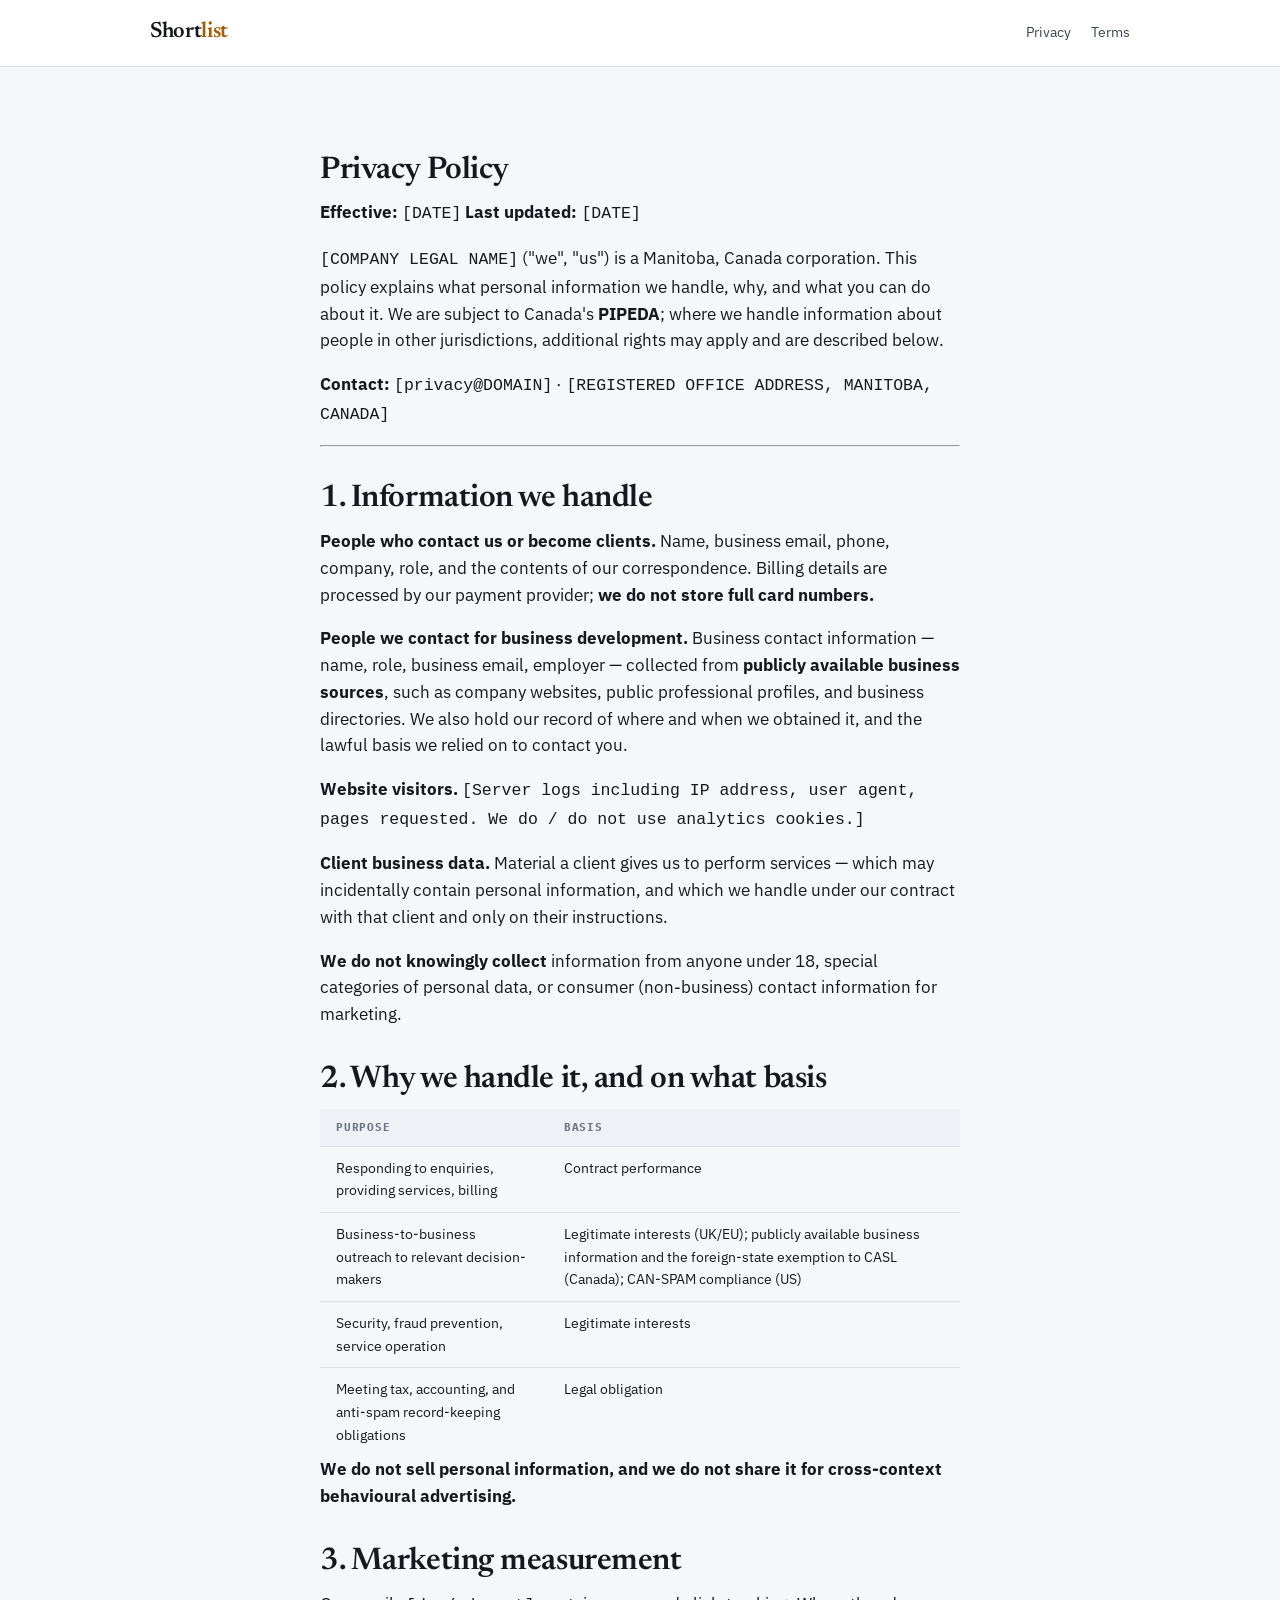
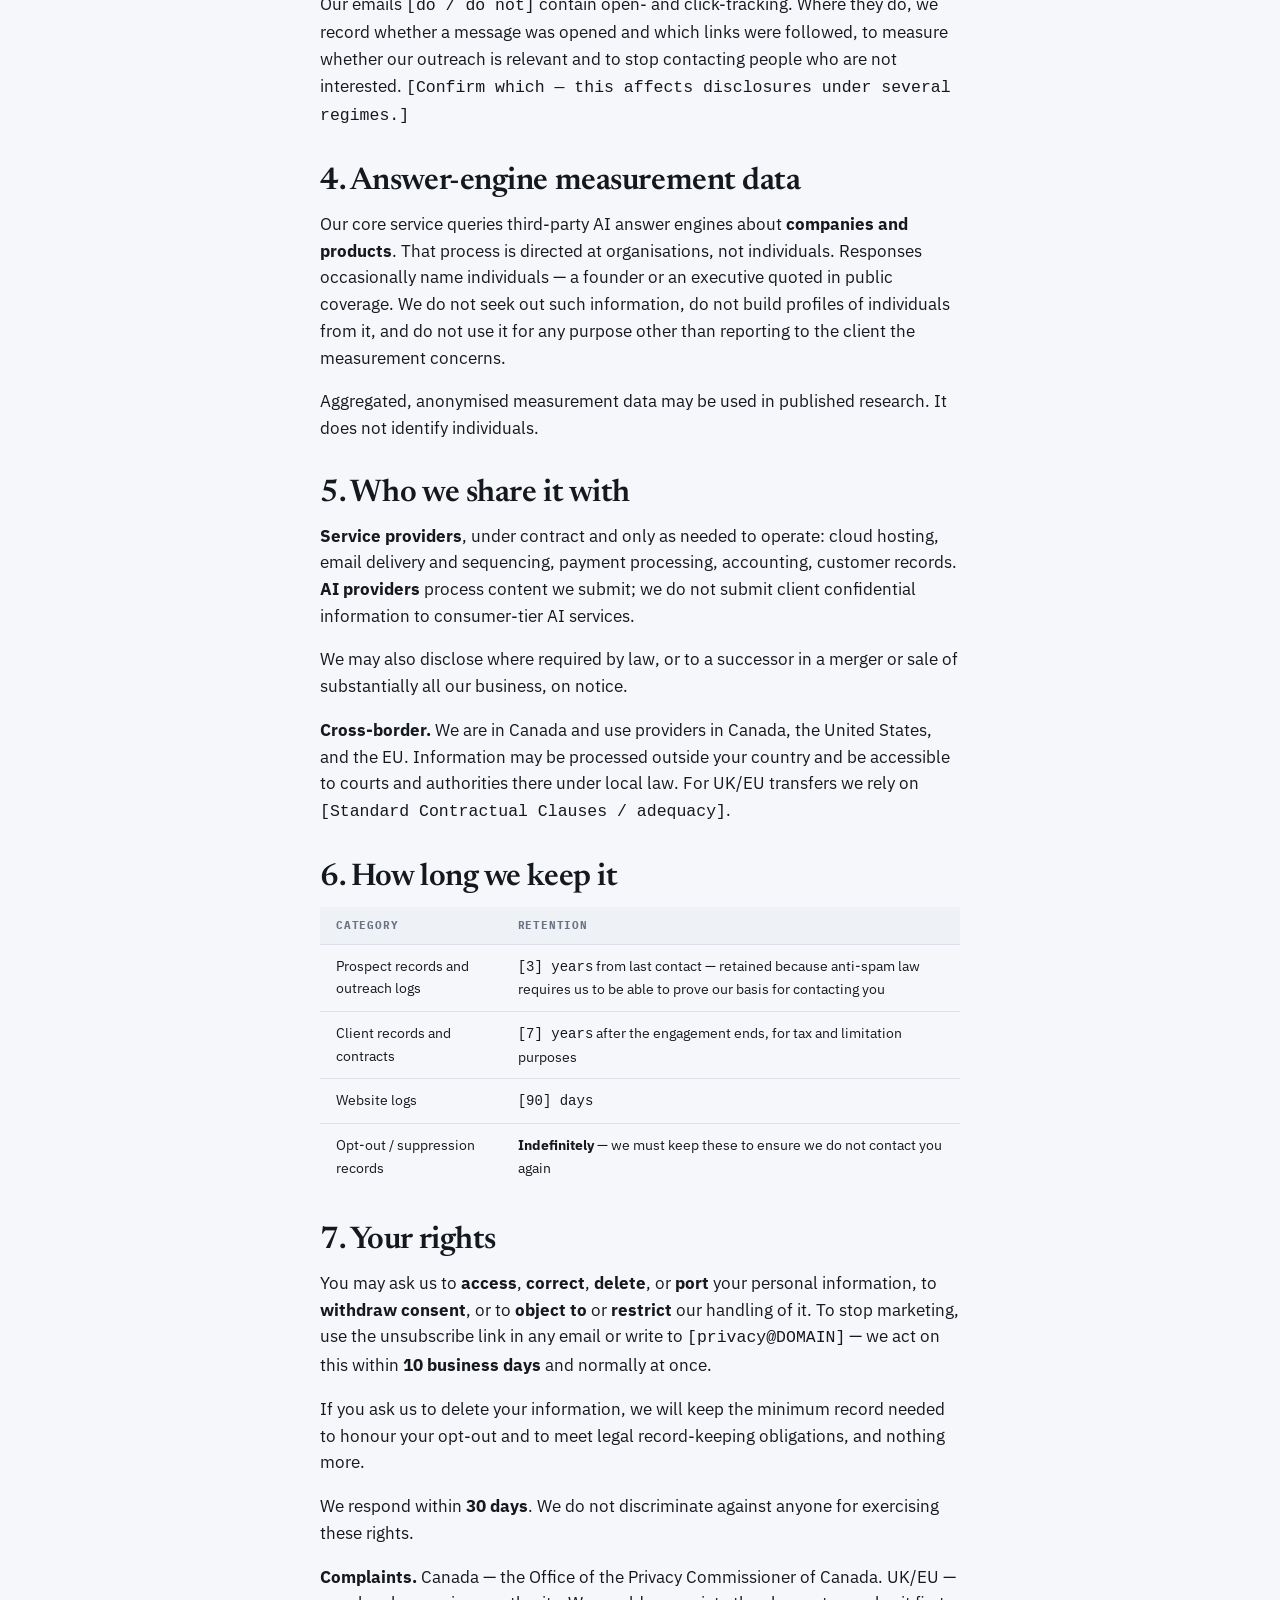
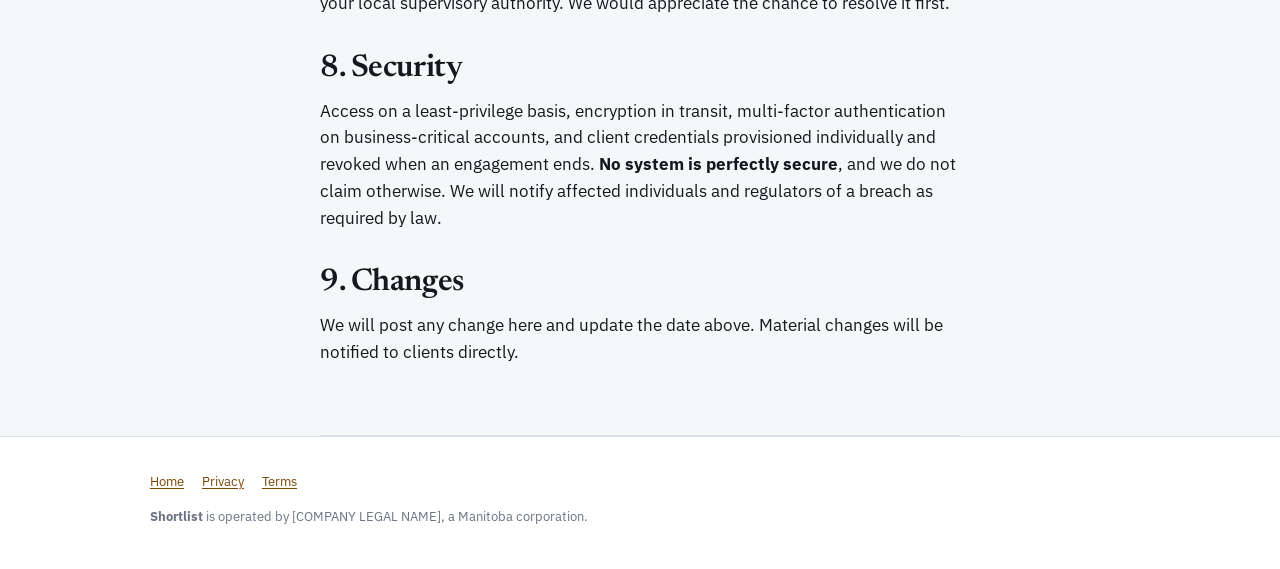
==== site/privacy.html @ 9ab52b68 "Add marketing site with generated legal pages Static site sharing one stylesheet with the scanner's " ====
<!doctype html>
<html lang="en">
<head>
<meta charset="utf-8">
<meta name="viewport" content="width=device-width, initial-scale=1">
<title>Privacy Policy — Shortlist</title>
<meta name="robots" content="noindex">
<link rel="preconnect" href="https://fonts.googleapis.com">
<link rel="preconnect" href="https://fonts.gstatic.com" crossorigin>
<link rel="stylesheet" href="https://fonts.googleapis.com/css2?family=Newsreader:opsz,wght@6..72,400;6..72,500;6..72,600&family=IBM+Plex+Mono:wght@400;500&family=IBM+Plex+Sans:wght@400;500;600&display=swap">
<link rel="stylesheet" href="styles.css">
</head>
<body>
<header class="site"><div class="wrap"><div class="bar">
  <a class="wordmark" href="/">Short<span>list</span></a>
  <nav><a href="/privacy.html">Privacy</a><a href="/terms.html">Terms</a></nav>
</div></div></header>
<div class="wrap narrow doc">
<section>
<h2>Privacy Policy</h2>
<p><strong>Effective:</strong> <code>[DATE]</code> <strong>Last updated:</strong> <code>[DATE]</code></p>
<p><code>[COMPANY LEGAL NAME]</code> ("we", "us") is a Manitoba, Canada corporation. This
policy explains what personal information we handle, why, and what you can do
about it. We are subject to Canada's <strong>PIPEDA</strong>; where we handle information
about people in other jurisdictions, additional rights may apply and are
described below.</p>
<p><strong>Contact:</strong> <code>[privacy@DOMAIN]</code> · <code>[REGISTERED OFFICE ADDRESS, MANITOBA, CANADA]</code></p>
<hr />
<h2>1. Information we handle</h2>
<p><strong>People who contact us or become clients.</strong> Name, business email, phone,
company, role, and the contents of our correspondence. Billing details are
processed by our payment provider; <strong>we do not store full card numbers.</strong></p>
<p><strong>People we contact for business development.</strong> Business contact information —
name, role, business email, employer — collected from <strong>publicly available
business sources</strong>, such as company websites, public professional profiles,
and business directories. We also hold our record of where and when we
obtained it, and the lawful basis we relied on to contact you.</p>
<p><strong>Website visitors.</strong> <code>[Server logs including IP address, user agent, pages
requested. We do / do not use analytics cookies.]</code></p>
<p><strong>Client business data.</strong> Material a client gives us to perform services —
which may incidentally contain personal information, and which we handle under
our contract with that client and only on their instructions.</p>
<p><strong>We do not knowingly collect</strong> information from anyone under 18, special
categories of personal data, or consumer (non-business) contact information
for marketing.</p>
<h2>2. Why we handle it, and on what basis</h2>
<table>
<thead>
<tr>
<th>Purpose</th>
<th>Basis</th>
</tr>
</thead>
<tbody>
<tr>
<td>Responding to enquiries, providing services, billing</td>
<td>Contract performance</td>
</tr>
<tr>
<td>Business-to-business outreach to relevant decision-makers</td>
<td>Legitimate interests (UK/EU); publicly available business information and the foreign-state exemption to CASL (Canada); CAN-SPAM compliance (US)</td>
</tr>
<tr>
<td>Security, fraud prevention, service operation</td>
<td>Legitimate interests</td>
</tr>
<tr>
<td>Meeting tax, accounting, and anti-spam record-keeping obligations</td>
<td>Legal obligation</td>
</tr>
</tbody>
</table>
<p><strong>We do not sell personal information, and we do not share it for
cross-context behavioural advertising.</strong></p>
<h2>3. Marketing measurement</h2>
<p>Our emails <code>[do / do not]</code> contain open- and click-tracking. Where they do, we
record whether a message was opened and which links were followed, to measure
whether our outreach is relevant and to stop contacting people who are not
interested. <code>[Confirm which — this affects disclosures under several regimes.]</code></p>
<h2>4. Answer-engine measurement data</h2>
<p>Our core service queries third-party AI answer engines about <strong>companies and
products</strong>. That process is directed at organisations, not individuals.
Responses occasionally name individuals — a founder or an executive quoted in
public coverage. We do not seek out such information, do not build profiles of
individuals from it, and do not use it for any purpose other than reporting to
the client the measurement concerns.</p>
<p>Aggregated, anonymised measurement data may be used in published research. It
does not identify individuals.</p>
<h2>5. Who we share it with</h2>
<p><strong>Service providers</strong>, under contract and only as needed to operate: cloud
hosting, email delivery and sequencing, payment processing, accounting,
customer records. <strong>AI providers</strong> process content we submit; we do not submit
client confidential information to consumer-tier AI services.</p>
<p>We may also disclose where required by law, or to a successor in a merger or
sale of substantially all our business, on notice.</p>
<p><strong>Cross-border.</strong> We are in Canada and use providers in Canada, the United
States, and the EU. Information may be processed outside your country and be
accessible to courts and authorities there under local law. For UK/EU
transfers we rely on <code>[Standard Contractual Clauses / adequacy]</code>.</p>
<h2>6. How long we keep it</h2>
<table>
<thead>
<tr>
<th>Category</th>
<th>Retention</th>
</tr>
</thead>
<tbody>
<tr>
<td>Prospect records and outreach logs</td>
<td><code>[3] years</code> from last contact — retained because anti-spam law requires us to be able to prove our basis for contacting you</td>
</tr>
<tr>
<td>Client records and contracts</td>
<td><code>[7] years</code> after the engagement ends, for tax and limitation purposes</td>
</tr>
<tr>
<td>Website logs</td>
<td><code>[90] days</code></td>
</tr>
<tr>
<td>Opt-out / suppression records</td>
<td><strong>Indefinitely</strong> — we must keep these to ensure we do not contact you again</td>
</tr>
</tbody>
</table>
<h2>7. Your rights</h2>
<p>You may ask us to <strong>access</strong>, <strong>correct</strong>, <strong>delete</strong>, or <strong>port</strong> your
personal information, to <strong>withdraw consent</strong>, or to <strong>object to</strong> or
<strong>restrict</strong> our handling of it. To stop marketing, use the unsubscribe link
in any email or write to <code>[privacy@DOMAIN]</code> — we act on this within <strong>10
business days</strong> and normally at once.</p>
<p>If you ask us to delete your information, we will keep the minimum record
needed to honour your opt-out and to meet legal record-keeping obligations,
and nothing more.</p>
<p>We respond within <strong>30 days</strong>. We do not discriminate against anyone for
exercising these rights.</p>
<p><strong>Complaints.</strong> Canada — the Office of the Privacy Commissioner of Canada.
UK/EU — your local supervisory authority. We would appreciate the chance to
resolve it first.</p>
<h2>8. Security</h2>
<p>Access on a least-privilege basis, encryption in transit, multi-factor
authentication on business-critical accounts, and client credentials
provisioned individually and revoked when an engagement ends. <strong>No system is
perfectly secure</strong>, and we do not claim otherwise. We will notify affected
individuals and regulators of a breach as required by law.</p>
<h2>9. Changes</h2>
<p>We will post any change here and update the date above. Material changes will
be notified to clients directly.</p>
</section>
</div>
<footer class="site"><div class="wrap">
  <nav><a href="/">Home</a><a href="/privacy.html">Privacy</a><a href="/terms.html">Terms</a></nav>
  <p><strong>Shortlist</strong> is operated by [COMPANY LEGAL NAME], a Manitoba corporation.</p>
</div></footer>
</body>
</html>
---- site/styles.css ----
/* Shortlist — site styles.
   One stylesheet shared by every page so the site, the client report, and the
   plan document read as one system. */
:root{
  --paper:#F6F7FA;--surface:#FFF;--surface-2:#EEF1F6;
  --ink:#15181E;--ink-mid:#3E4552;--ink-soft:#6B7383;
  --rule:#DCE0E9;--rule-strong:#BFC6D4;
  --signal:#A25E05;--signal-ink:#7A4704;--signal-wash:#F6E9D4;
  --good:#1D6B4C;--crit:#9E2A2E;
}
@media (prefers-color-scheme:dark){:root{
  --paper:#0E1116;--surface:#161A21;--surface-2:#1D222B;
  --ink:#E9EBF0;--ink-mid:#B6BCC9;--ink-soft:#8A92A1;
  --rule:#262C36;--rule-strong:#39414E;
  --signal:#E5A144;--signal-ink:#F0BE7C;--signal-wash:#2E2413;
  --good:#5CBF92;--crit:#E0797C;
}}
*{box-sizing:border-box}
body{margin:0;background:var(--paper);color:var(--ink);
  font-family:"IBM Plex Sans",system-ui,-apple-system,"Segoe UI",sans-serif;
  font-size:16.5px;line-height:1.62;-webkit-font-smoothing:antialiased}
.wrap{max-width:1060px;margin:0 auto;padding:0 clamp(18px,4vw,40px)}
.narrow{max-width:720px}
a{color:var(--signal-ink);text-decoration:underline;text-underline-offset:2px}
:focus-visible{outline:2px solid var(--signal);outline-offset:2px}

header.site{border-bottom:1px solid var(--rule);background:var(--surface);position:sticky;top:0;z-index:10}
.bar{display:flex;align-items:center;gap:22px;padding:15px 0}
.wordmark{font-family:"Newsreader",Georgia,serif;font-size:22px;font-weight:600;
  letter-spacing:-.015em;margin:0;text-decoration:none;color:var(--ink)}
.wordmark span{color:var(--signal)}
.bar nav{margin-left:auto;display:flex;gap:20px;font-size:14px}
.bar nav a{color:var(--ink-mid);text-decoration:none}
.bar nav a:hover{color:var(--signal-ink)}

h1{font-family:"Newsreader",Georgia,serif;font-weight:500;
  font-size:clamp(2.1rem,5.2vw,3.6rem);line-height:1.07;letter-spacing:-.022em;
  margin:0 0 22px;max-width:18ch;text-wrap:balance}
h1 em{font-style:italic;color:var(--signal)}
h2{font-family:"Newsreader",Georgia,serif;font-weight:600;
  font-size:clamp(1.45rem,3vw,1.95rem);line-height:1.18;letter-spacing:-.014em;
  margin:0 0 10px;text-wrap:balance}
h3{font-size:.82rem;font-weight:600;letter-spacing:.075em;text-transform:uppercase;
  color:var(--ink-mid);margin:30px 0 12px}
p{max-width:66ch;margin:0 0 17px}
.eyebrow{font-family:"IBM Plex Mono",monospace;font-size:11.5px;font-weight:500;
  letter-spacing:.13em;text-transform:uppercase;color:var(--signal);margin:0 0 18px}
.lede{font-size:1.13rem;line-height:1.56;color:var(--ink-mid);max-width:62ch}
.lede strong{color:var(--ink);font-weight:600}
.dek{color:var(--ink-soft);font-size:.96rem;margin:0 0 24px;max-width:60ch}

section{padding:52px 0;border-bottom:1px solid var(--rule)}
.hero{padding:64px 0 56px}

.btn{display:inline-block;background:var(--signal);color:#fff;text-decoration:none;
  font-weight:600;font-size:15px;padding:13px 26px;border:1px solid var(--signal)}
.btn:hover{background:var(--signal-ink);border-color:var(--signal-ink)}
.btn.ghost{background:transparent;color:var(--signal-ink);border-color:var(--rule-strong)}
.btn.ghost:hover{background:var(--surface-2);color:var(--signal-ink)}
.actions{display:flex;flex-wrap:wrap;gap:12px;margin-top:28px;align-items:center}
.actions .fine{font-size:13px;color:var(--ink-soft);margin:0}

.stats{display:grid;grid-template-columns:repeat(auto-fit,minmax(158px,1fr));gap:1px;
  background:var(--rule);border:1px solid var(--rule);margin:34px 0 0}
.stat{background:var(--surface);padding:18px}
.stat .n{font-family:"IBM Plex Mono",monospace;font-size:1.7rem;font-weight:500;
  color:var(--signal);line-height:1.05;font-variant-numeric:tabular-nums;display:block}
.stat .l{font-size:12.5px;color:var(--ink-soft);margin-top:7px;display:block;line-height:1.42}

.sov{margin:0;padding:22px 24px;background:var(--surface);border:1px solid var(--rule);
  border-left:3px solid var(--signal)}
.sov-q{font-family:"IBM Plex Mono",monospace;font-size:12.5px;color:var(--ink-soft);
  margin:0 0 18px;line-height:1.5}
.sov-q span{color:var(--ink)}
.row{display:grid;grid-template-columns:minmax(88px,140px) 1fr minmax(62px,auto);
  align-items:center;gap:14px;margin-bottom:11px}
.row:last-child{margin-bottom:0}
.nm{font-size:13.5px;color:var(--ink-mid);font-weight:500}
.nm.you{color:var(--signal-ink);font-weight:600}
.track{height:9px;background:var(--surface-2);position:relative;overflow:hidden}
.fill{position:absolute;inset:0 auto 0 0;background:var(--rule-strong)}
.fill.you{background:var(--signal)}
.val{font-family:"IBM Plex Mono",monospace;font-size:12.5px;
  font-variant-numeric:tabular-nums;color:var(--ink-mid);text-align:right}
.cap{margin:16px 0 0;font-size:12.5px;color:var(--ink-soft);line-height:1.5}

.tiers{display:grid;gap:1px;background:var(--rule);border:1px solid var(--rule)}
@media(min-width:820px){.tiers{grid-template-columns:repeat(3,1fr)}}
.tier{background:var(--surface);padding:22px 22px 24px;display:flex;flex-direction:column}
.tier.feature{background:var(--signal-wash)}
.tier h4{margin:0 0 4px;font-size:1.02rem;font-weight:600}
.tier .price{font-family:"IBM Plex Mono",monospace;font-size:1.35rem;color:var(--signal-ink);
  margin:0 0 12px;font-variant-numeric:tabular-nums}
.tier .price small{font-size:.62em;color:var(--ink-soft)}
.tier ul{margin:0;padding-left:18px;font-size:14px;color:var(--ink-mid);line-height:1.62}
.tier li{margin-bottom:5px}
.tier .who{font-size:12.5px;color:var(--ink-soft);margin:14px 0 0;padding-top:12px;
  border-top:1px solid var(--rule)}

.scroll{overflow-x:auto;border:1px solid var(--rule);background:var(--surface);margin:0 0 22px}
table{border-collapse:collapse;width:100%;min-width:520px;font-size:14px}
th,td{padding:10px 16px;text-align:left;border-bottom:1px solid var(--rule);vertical-align:top}
thead th{font-family:"IBM Plex Mono",monospace;font-size:10.5px;letter-spacing:.075em;
  text-transform:uppercase;color:var(--ink-soft);background:var(--surface-2);white-space:nowrap}
tbody tr:last-child td{border-bottom:0}

.note{background:var(--surface);border:1px solid var(--rule);border-left:3px solid var(--signal);
  padding:19px 22px;margin:0 0 22px}
.note p{margin:0;max-width:64ch}.note p+p{margin-top:12px}
.note .tag{font-family:"IBM Plex Mono",monospace;font-size:10.5px;letter-spacing:.11em;
  text-transform:uppercase;color:var(--signal);display:block;margin-bottom:9px}

footer.site{background:var(--surface);border-top:1px solid var(--rule);padding:34px 0 46px}
footer.site p{font-size:13px;color:var(--ink-soft);max-width:70ch;margin:0 0 10px}
footer.site nav{display:flex;gap:18px;font-size:13px;margin-bottom:14px;flex-wrap:wrap}

.doc h2{margin-top:34px}
.doc ul,.doc ol{max-width:66ch}
.doc blockquote{border-left:3px solid var(--signal);background:var(--surface);
  margin:0 0 20px;padding:16px 20px;color:var(--ink-mid)}
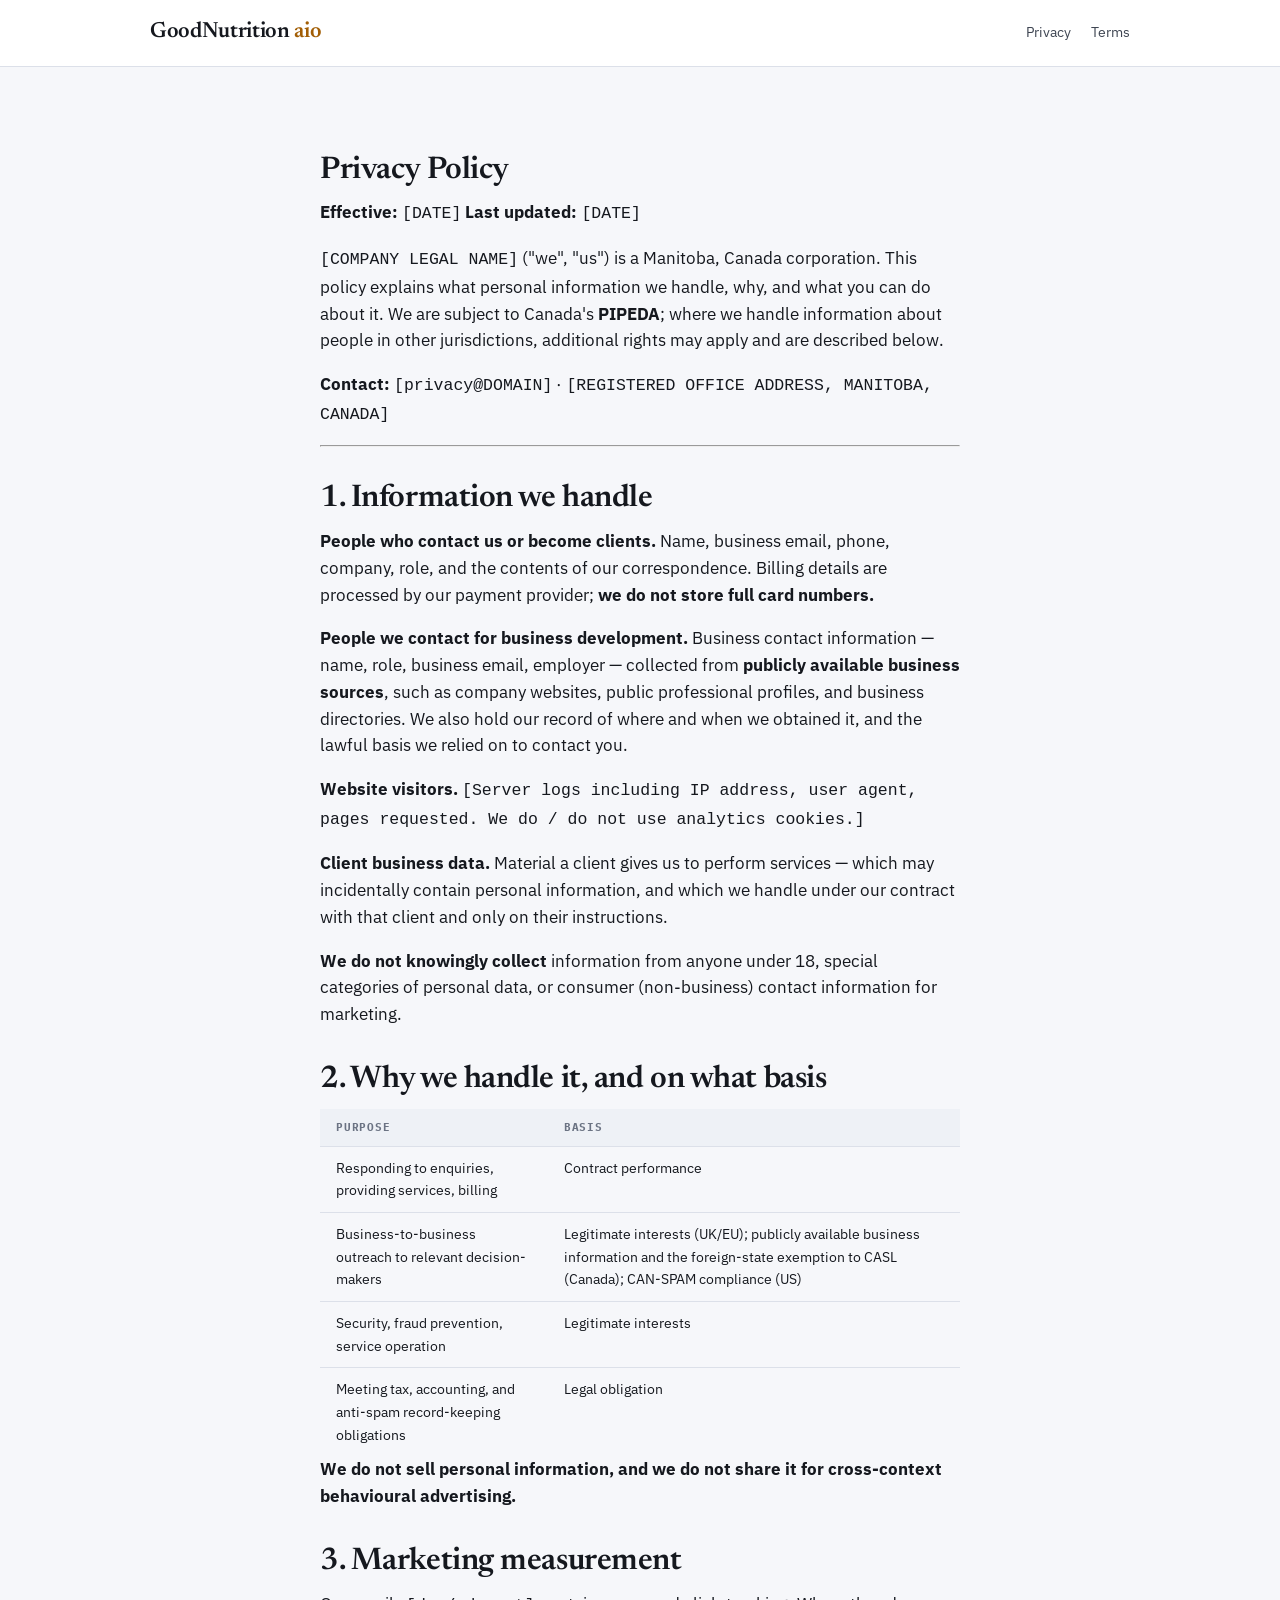
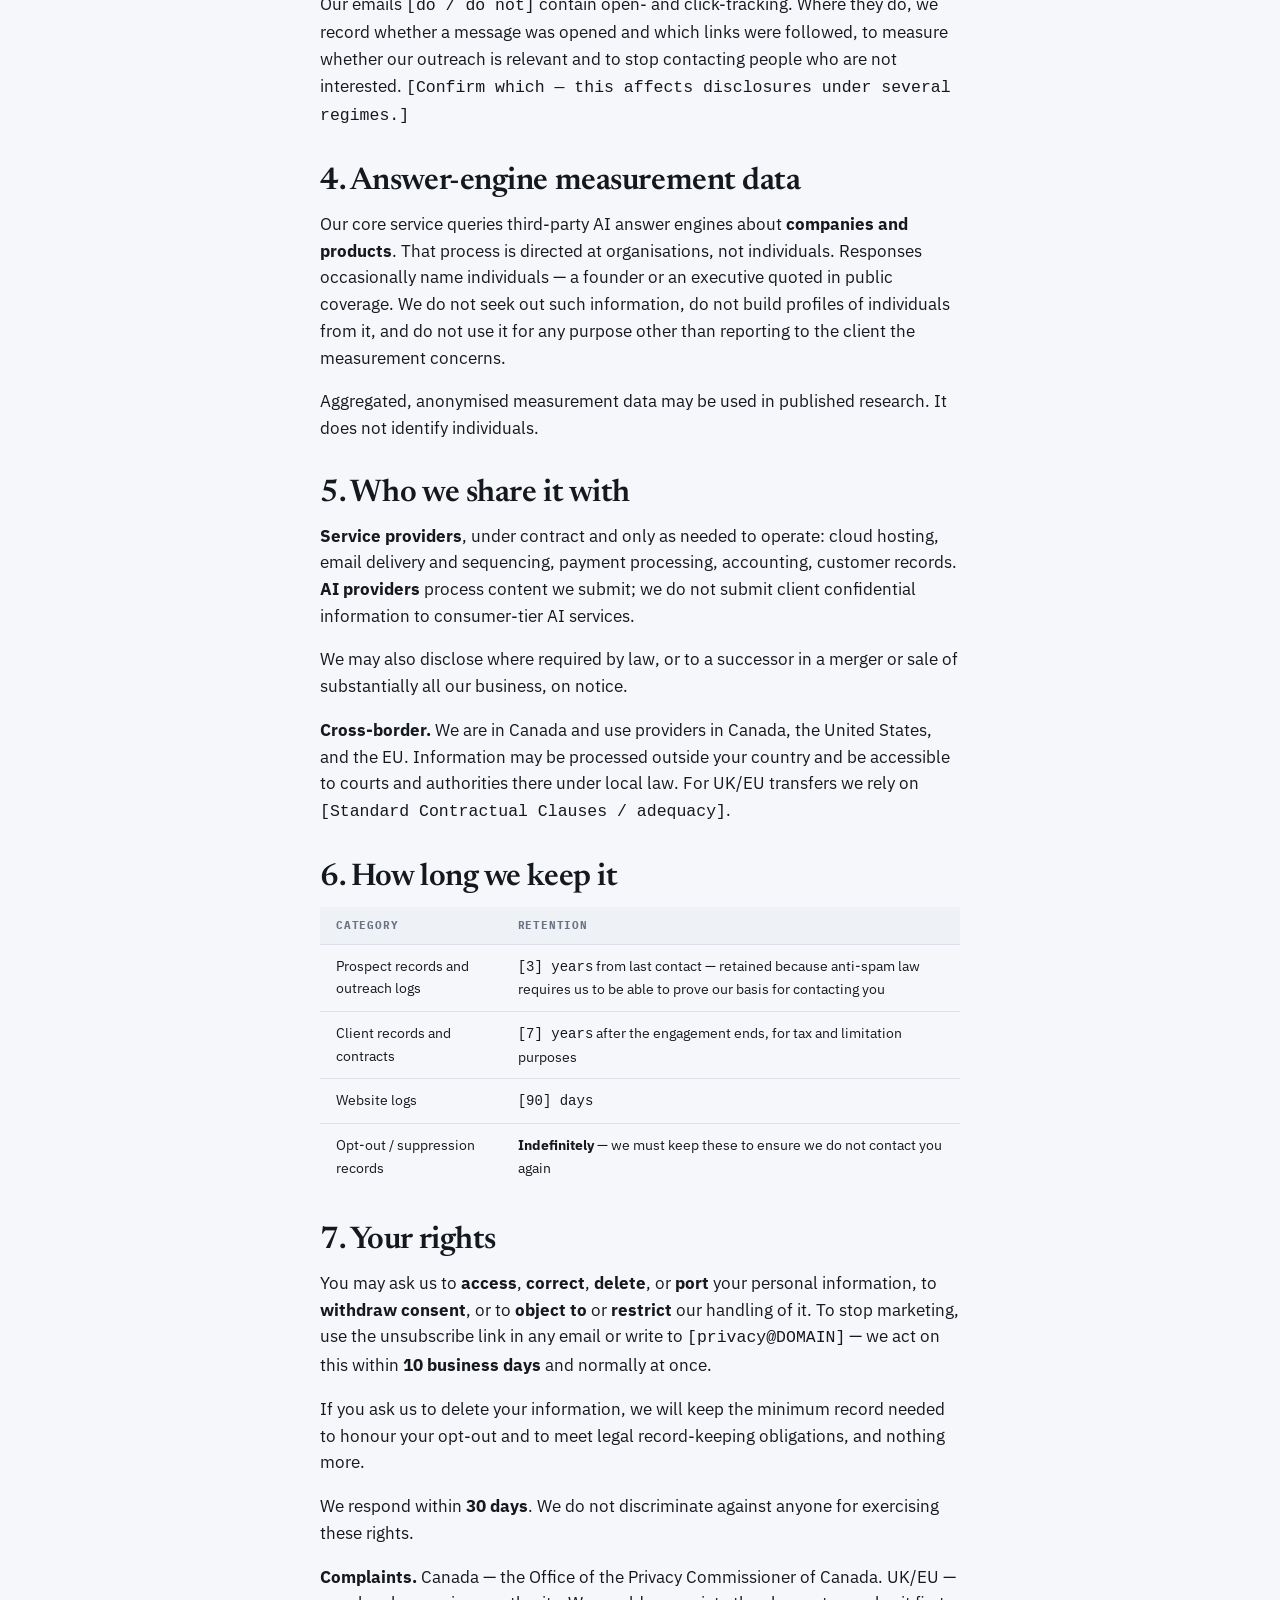
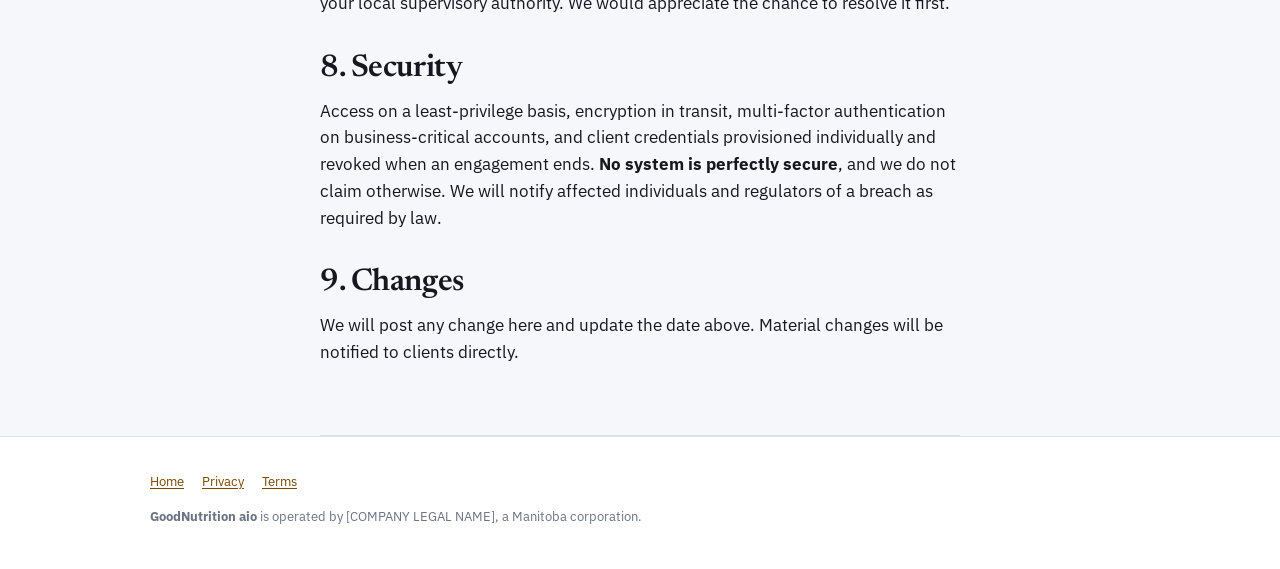
==== commit 2538ee1b: "Rename to GoodNutrition aio, and keep the brand out of cold inboxes Trading name is now GoodNutritio" ====
--- a/site/privacy.html
+++ b/site/privacy.html
@@ -3,7 +3,7 @@
 <head>
 <meta charset="utf-8">
 <meta name="viewport" content="width=device-width, initial-scale=1">
-<title>Privacy Policy — Shortlist</title>
+<title>Privacy Policy — GoodNutrition aio</title>
 <meta name="robots" content="noindex">
 <link rel="preconnect" href="https://fonts.googleapis.com">
 <link rel="preconnect" href="https://fonts.gstatic.com" crossorigin>
@@ -12,7 +12,7 @@
 </head>
 <body>
 <header class="site"><div class="wrap"><div class="bar">
-  <a class="wordmark" href="/">Short<span>list</span></a>
+  <a class="wordmark" href="/">GoodNutrition <span>aio</span></a>
   <nav><a href="/privacy.html">Privacy</a><a href="/terms.html">Terms</a></nav>
 </div></div></header>
 <div class="wrap narrow doc">
@@ -151,7 +151,7 @@
 </div>
 <footer class="site"><div class="wrap">
   <nav><a href="/">Home</a><a href="/privacy.html">Privacy</a><a href="/terms.html">Terms</a></nav>
-  <p><strong>Shortlist</strong> is operated by [COMPANY LEGAL NAME], a Manitoba corporation.</p>
+  <p><strong>GoodNutrition aio</strong> is operated by [COMPANY LEGAL NAME], a Manitoba corporation.</p>
 </div></footer>
 </body>
 </html>
--- a/site/styles.css
+++ b/site/styles.css
@@ -1,4 +1,4 @@
-/* Shortlist — site styles.
+/* GoodNutrition aio — site styles.
    One stylesheet shared by every page so the site, the client report, and the
    plan document read as one system. */
 :root{
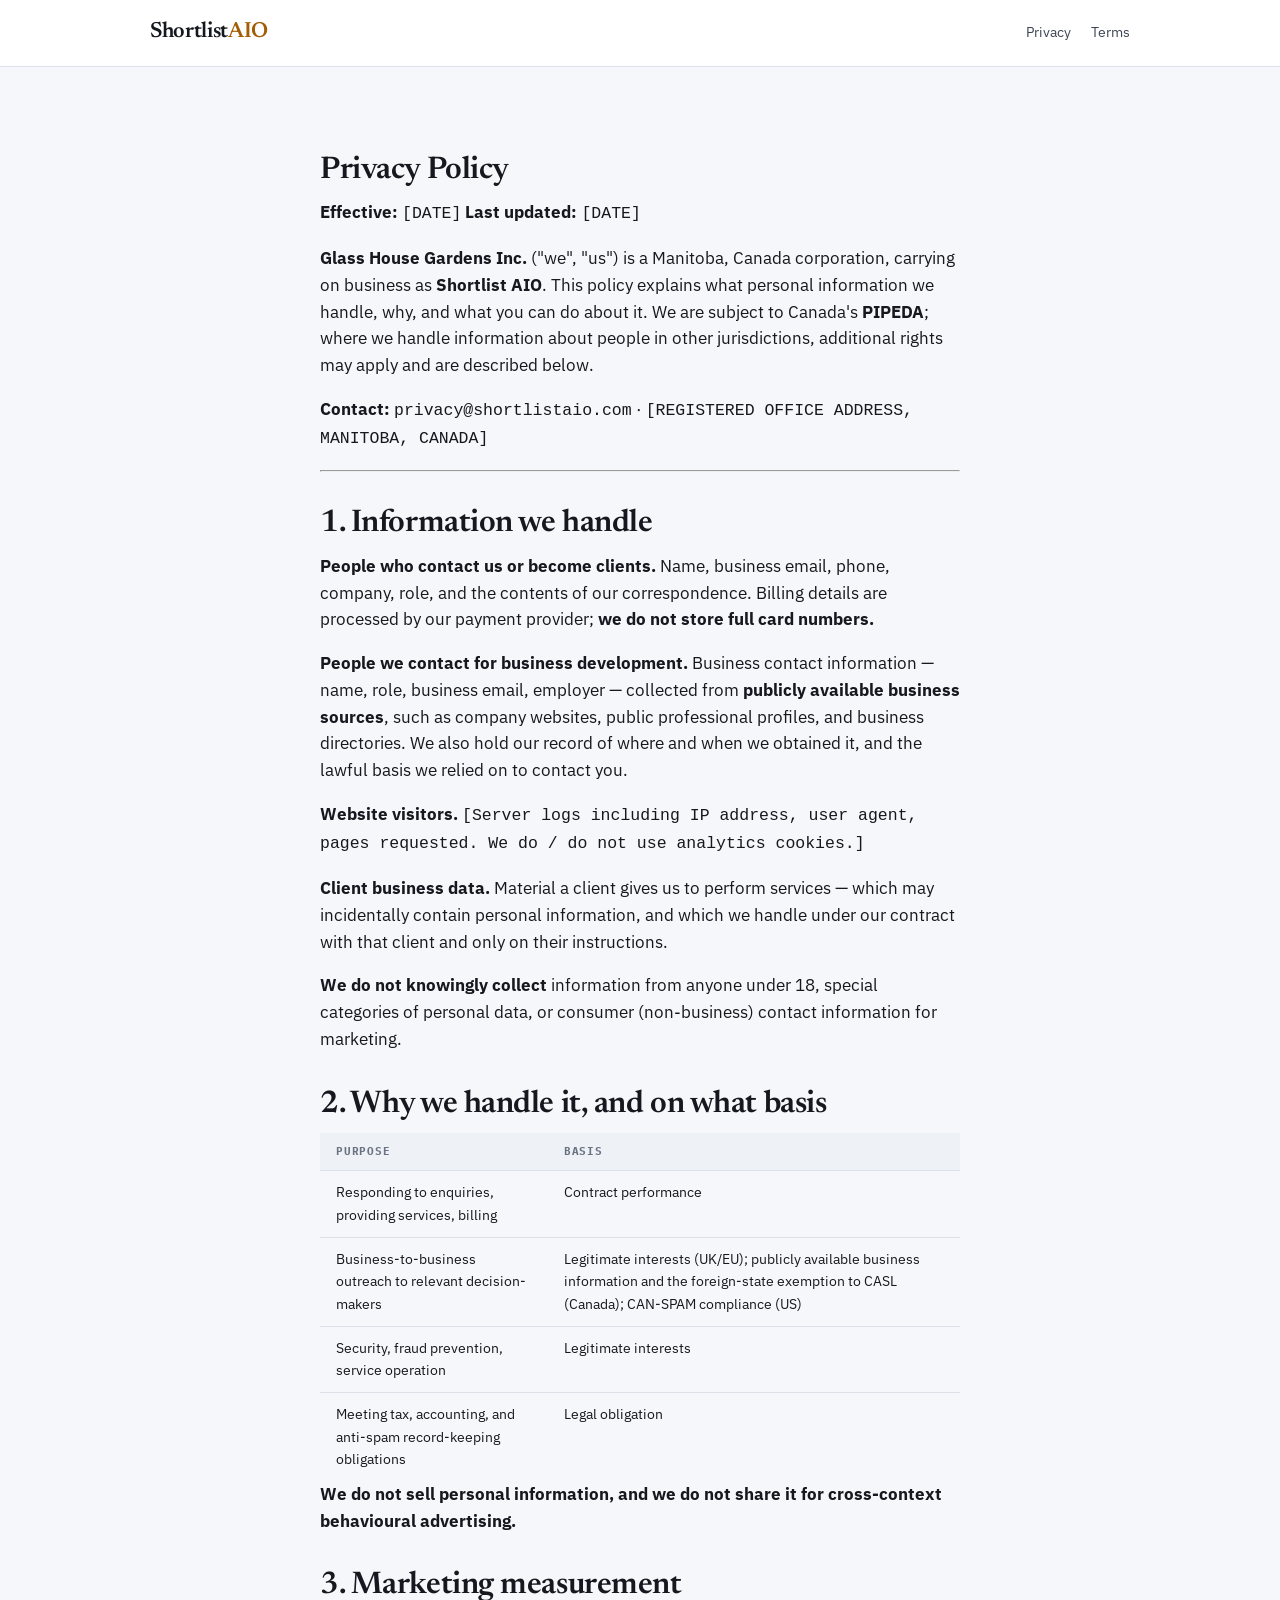
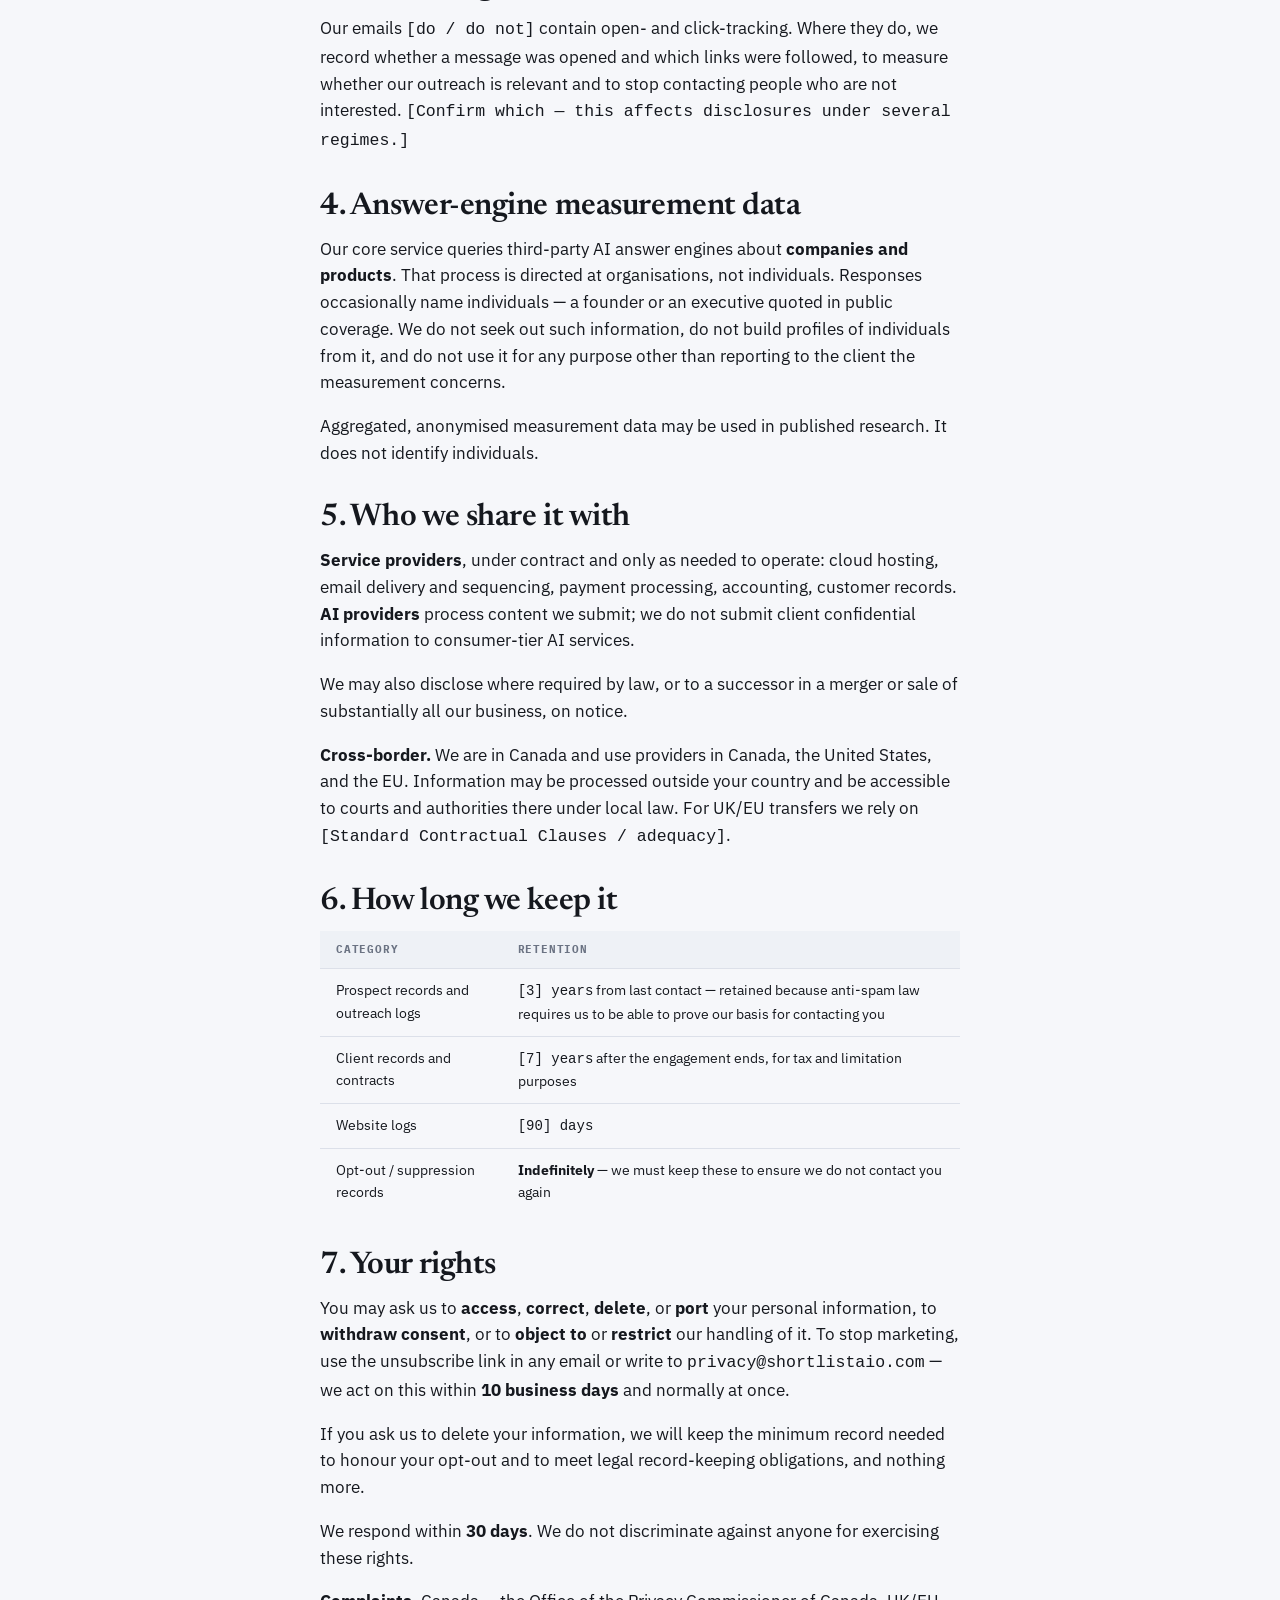
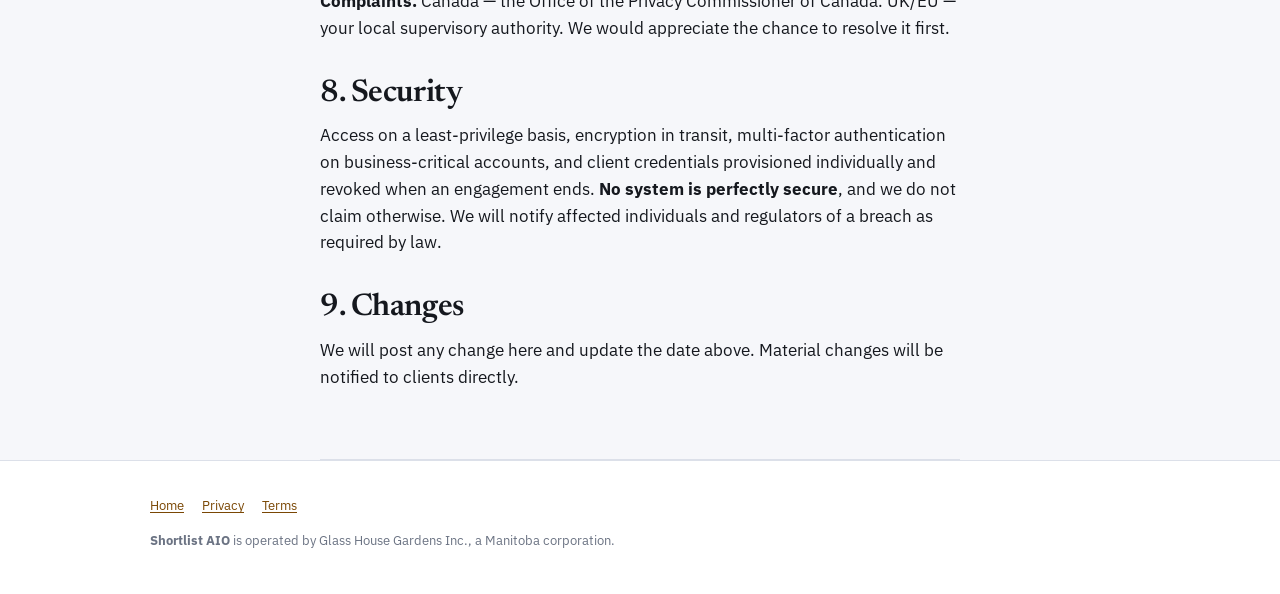
==== commit b0b7a4d1: "Rename to Shortlist AIO under Glass House Gardens Inc. Trading name settles as Shortlist AIO on shor" ====
--- a/site/privacy.html
+++ b/site/privacy.html
@@ -3,7 +3,7 @@
 <head>
 <meta charset="utf-8">
 <meta name="viewport" content="width=device-width, initial-scale=1">
-<title>Privacy Policy — GoodNutrition aio</title>
+<title>Privacy Policy — Shortlist AIO</title>
 <meta name="robots" content="noindex">
 <link rel="preconnect" href="https://fonts.googleapis.com">
 <link rel="preconnect" href="https://fonts.gstatic.com" crossorigin>
@@ -12,19 +12,19 @@
 </head>
 <body>
 <header class="site"><div class="wrap"><div class="bar">
-  <a class="wordmark" href="/">GoodNutrition <span>aio</span></a>
+  <a class="wordmark" href="/">Shortlist<span>AIO</span></a>
   <nav><a href="/privacy.html">Privacy</a><a href="/terms.html">Terms</a></nav>
 </div></div></header>
 <div class="wrap narrow doc">
 <section>
 <h2>Privacy Policy</h2>
 <p><strong>Effective:</strong> <code>[DATE]</code> <strong>Last updated:</strong> <code>[DATE]</code></p>
-<p><code>[COMPANY LEGAL NAME]</code> ("we", "us") is a Manitoba, Canada corporation. This
+<p><strong>Glass House Gardens Inc.</strong> ("we", "us") is a Manitoba, Canada corporation, carrying on business as <strong>Shortlist AIO</strong>. This
 policy explains what personal information we handle, why, and what you can do
 about it. We are subject to Canada's <strong>PIPEDA</strong>; where we handle information
 about people in other jurisdictions, additional rights may apply and are
 described below.</p>
-<p><strong>Contact:</strong> <code>[privacy@DOMAIN]</code> · <code>[REGISTERED OFFICE ADDRESS, MANITOBA, CANADA]</code></p>
+<p><strong>Contact:</strong> <code>privacy@shortlistaio.com</code> · <code>[REGISTERED OFFICE ADDRESS, MANITOBA, CANADA]</code></p>
 <hr />
 <h2>1. Information we handle</h2>
 <p><strong>People who contact us or become clients.</strong> Name, business email, phone,
@@ -128,7 +128,7 @@
 <p>You may ask us to <strong>access</strong>, <strong>correct</strong>, <strong>delete</strong>, or <strong>port</strong> your
 personal information, to <strong>withdraw consent</strong>, or to <strong>object to</strong> or
 <strong>restrict</strong> our handling of it. To stop marketing, use the unsubscribe link
-in any email or write to <code>[privacy@DOMAIN]</code> — we act on this within <strong>10
+in any email or write to <code>privacy@shortlistaio.com</code> — we act on this within <strong>10
 business days</strong> and normally at once.</p>
 <p>If you ask us to delete your information, we will keep the minimum record
 needed to honour your opt-out and to meet legal record-keeping obligations,
@@ -151,7 +151,7 @@
 </div>
 <footer class="site"><div class="wrap">
   <nav><a href="/">Home</a><a href="/privacy.html">Privacy</a><a href="/terms.html">Terms</a></nav>
-  <p><strong>GoodNutrition aio</strong> is operated by [COMPANY LEGAL NAME], a Manitoba corporation.</p>
+  <p><strong>Shortlist AIO</strong> is operated by Glass House Gardens Inc., a Manitoba corporation.</p>
 </div></footer>
 </body>
 </html>
--- a/site/styles.css
+++ b/site/styles.css
@@ -1,4 +1,4 @@
-/* GoodNutrition aio — site styles.
+/* Shortlist AIO — site styles.
    One stylesheet shared by every page so the site, the client report, and the
    plan document read as one system. */
 :root{
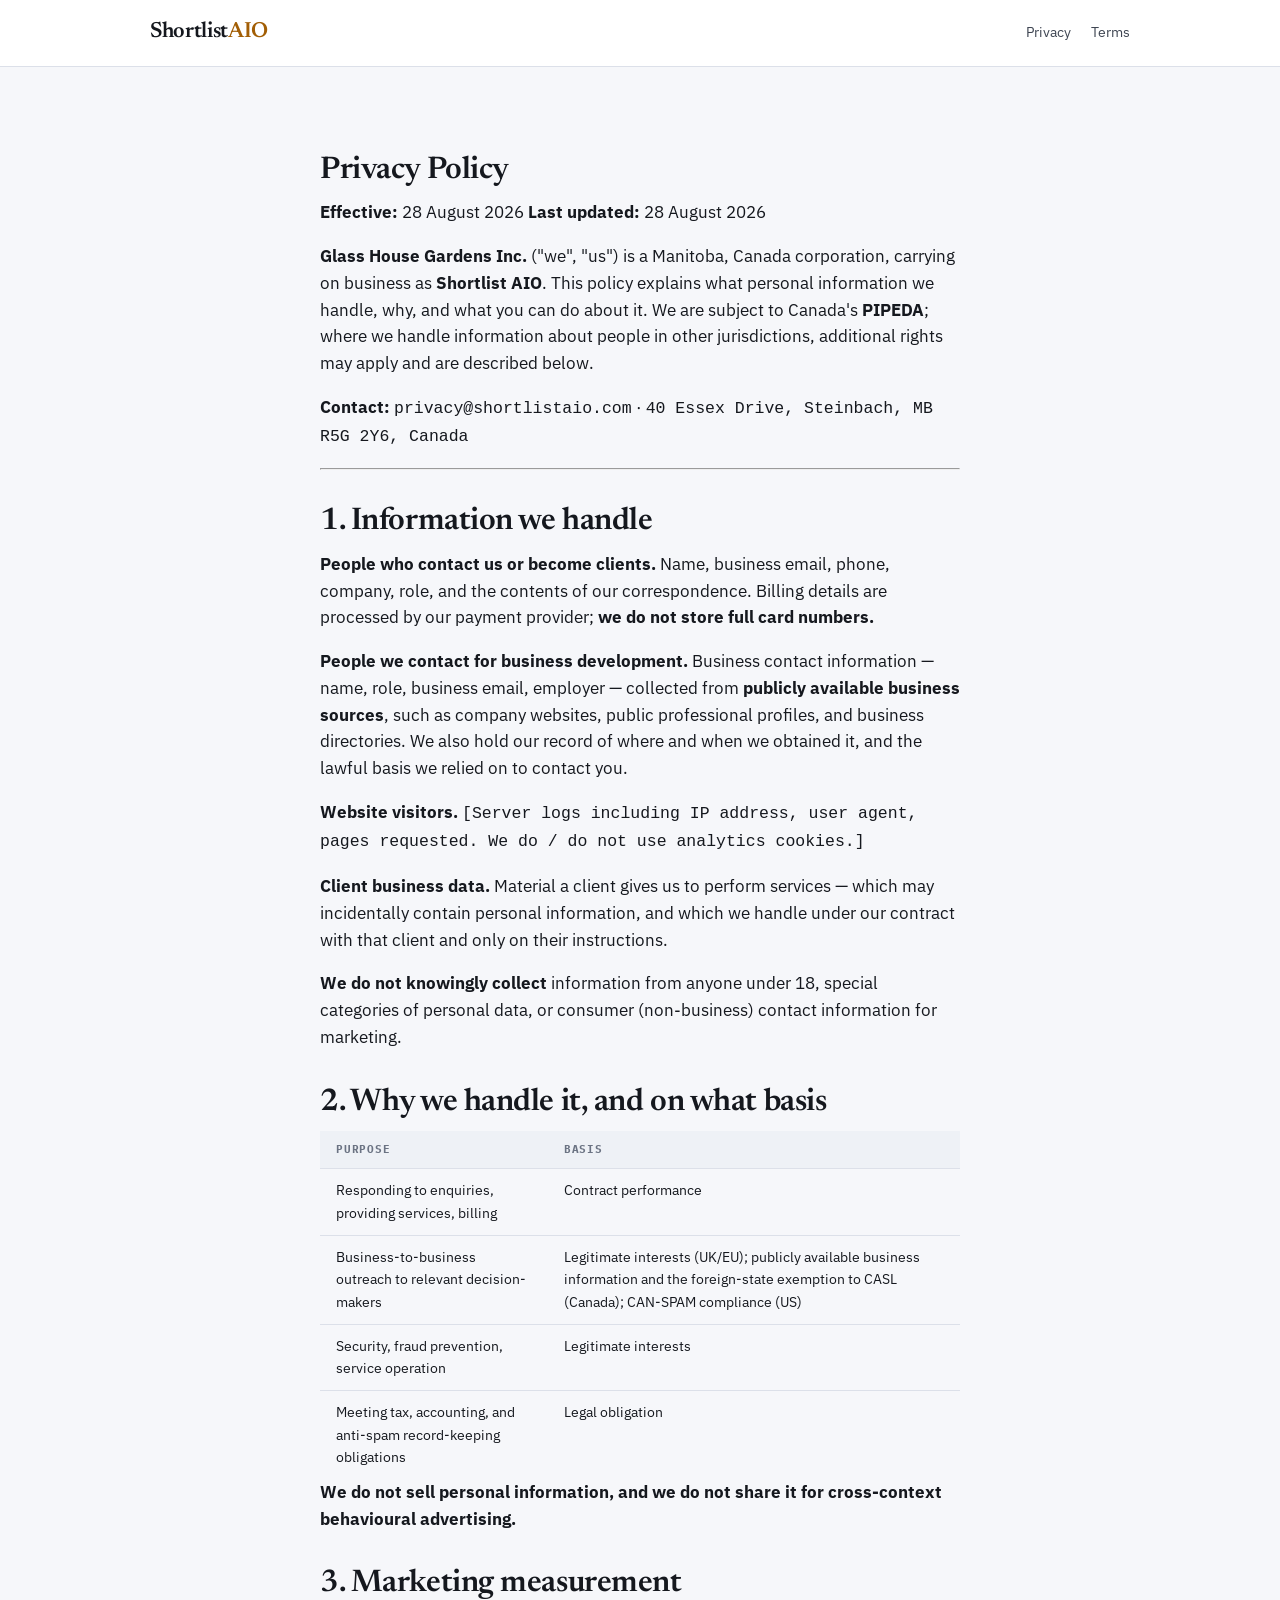
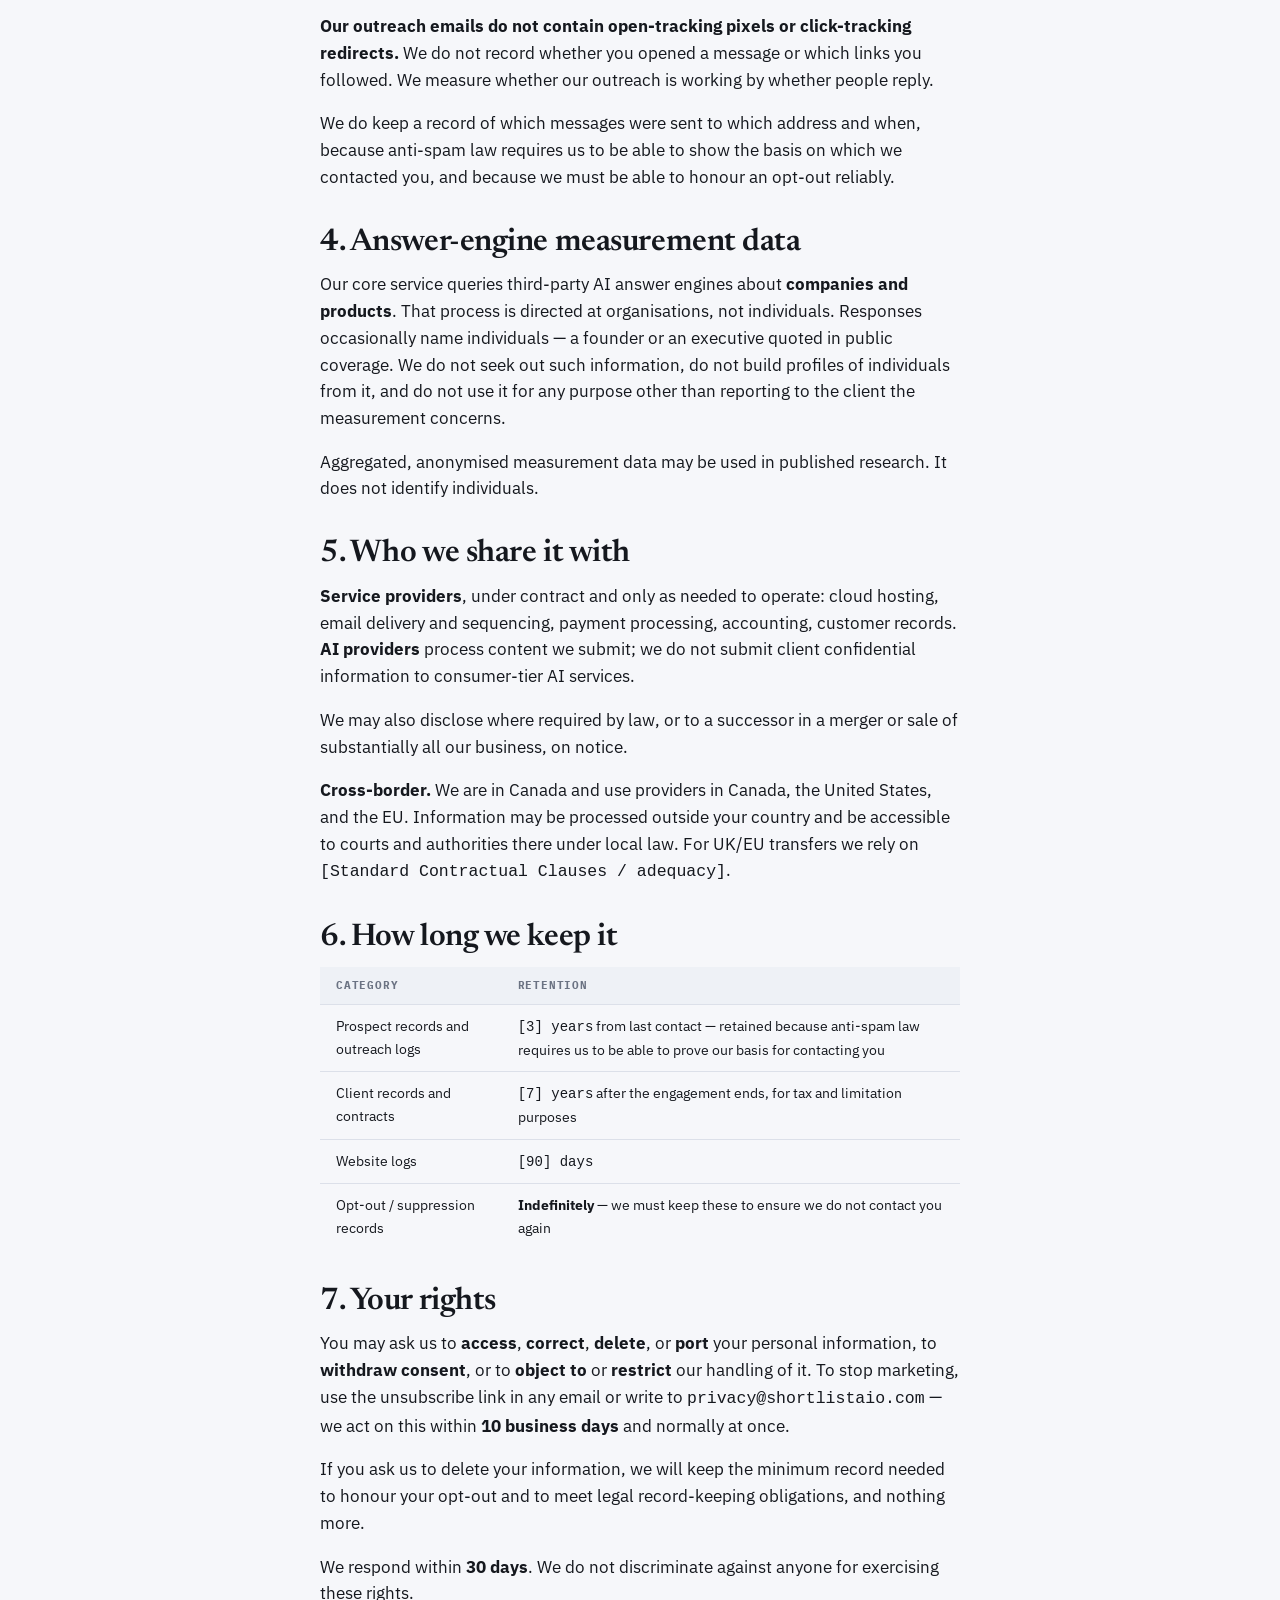
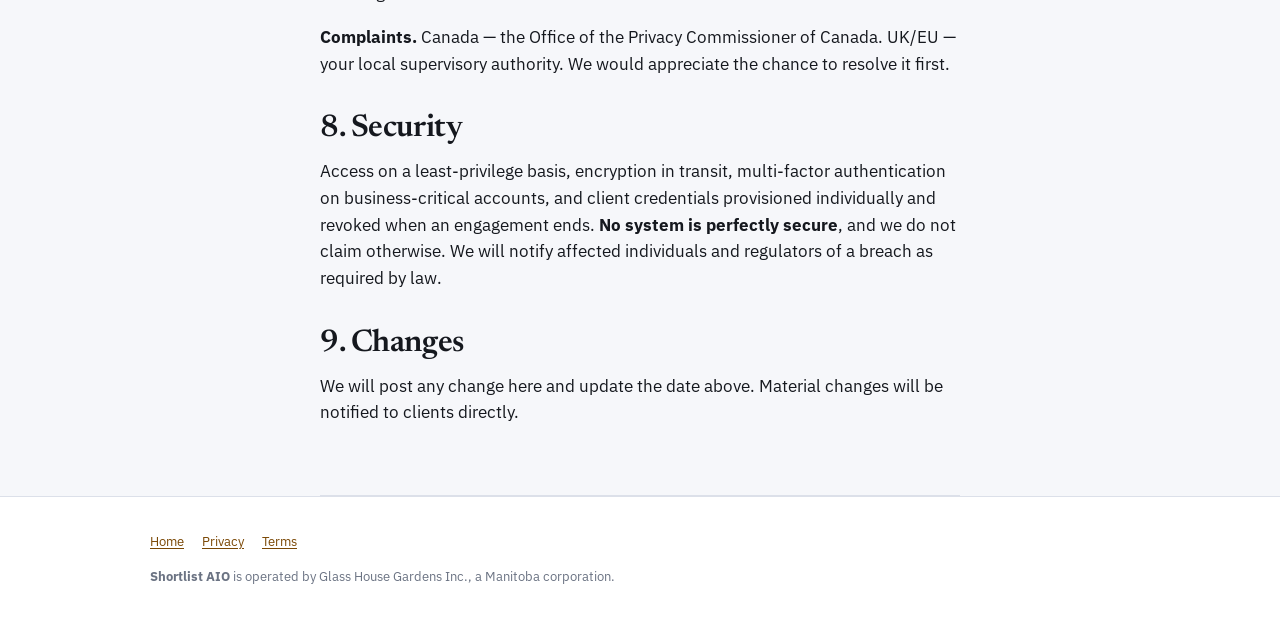
==== commit 8fb92f32: "Fill registered office and effective dates; site build now green Registered office 40 Essex Drive, S" ====
--- a/site/privacy.html
+++ b/site/privacy.html
@@ -18,13 +18,13 @@
 <div class="wrap narrow doc">
 <section>
 <h2>Privacy Policy</h2>
-<p><strong>Effective:</strong> <code>[DATE]</code> <strong>Last updated:</strong> <code>[DATE]</code></p>
+<p><strong>Effective:</strong> 28 August 2026 <strong>Last updated:</strong> 28 August 2026</p>
 <p><strong>Glass House Gardens Inc.</strong> ("we", "us") is a Manitoba, Canada corporation, carrying on business as <strong>Shortlist AIO</strong>. This
 policy explains what personal information we handle, why, and what you can do
 about it. We are subject to Canada's <strong>PIPEDA</strong>; where we handle information
 about people in other jurisdictions, additional rights may apply and are
 described below.</p>
-<p><strong>Contact:</strong> <code>privacy@shortlistaio.com</code> · <code>[REGISTERED OFFICE ADDRESS, MANITOBA, CANADA]</code></p>
+<p><strong>Contact:</strong> <code>privacy@shortlistaio.com</code> · <code>40 Essex Drive, Steinbach, MB R5G 2Y6, Canada</code></p>
 <hr />
 <h2>1. Information we handle</h2>
 <p><strong>People who contact us or become clients.</strong> Name, business email, phone,
@@ -73,10 +73,12 @@
 <p><strong>We do not sell personal information, and we do not share it for
 cross-context behavioural advertising.</strong></p>
 <h2>3. Marketing measurement</h2>
-<p>Our emails <code>[do / do not]</code> contain open- and click-tracking. Where they do, we
-record whether a message was opened and which links were followed, to measure
-whether our outreach is relevant and to stop contacting people who are not
-interested. <code>[Confirm which — this affects disclosures under several regimes.]</code></p>
+<p><strong>Our outreach emails do not contain open-tracking pixels or click-tracking
+redirects.</strong> We do not record whether you opened a message or which links you
+followed. We measure whether our outreach is working by whether people reply.</p>
+<p>We do keep a record of which messages were sent to which address and when,
+because anti-spam law requires us to be able to show the basis on which we
+contacted you, and because we must be able to honour an opt-out reliably.</p>
 <h2>4. Answer-engine measurement data</h2>
 <p>Our core service queries third-party AI answer engines about <strong>companies and
 products</strong>. That process is directed at organisations, not individuals.
